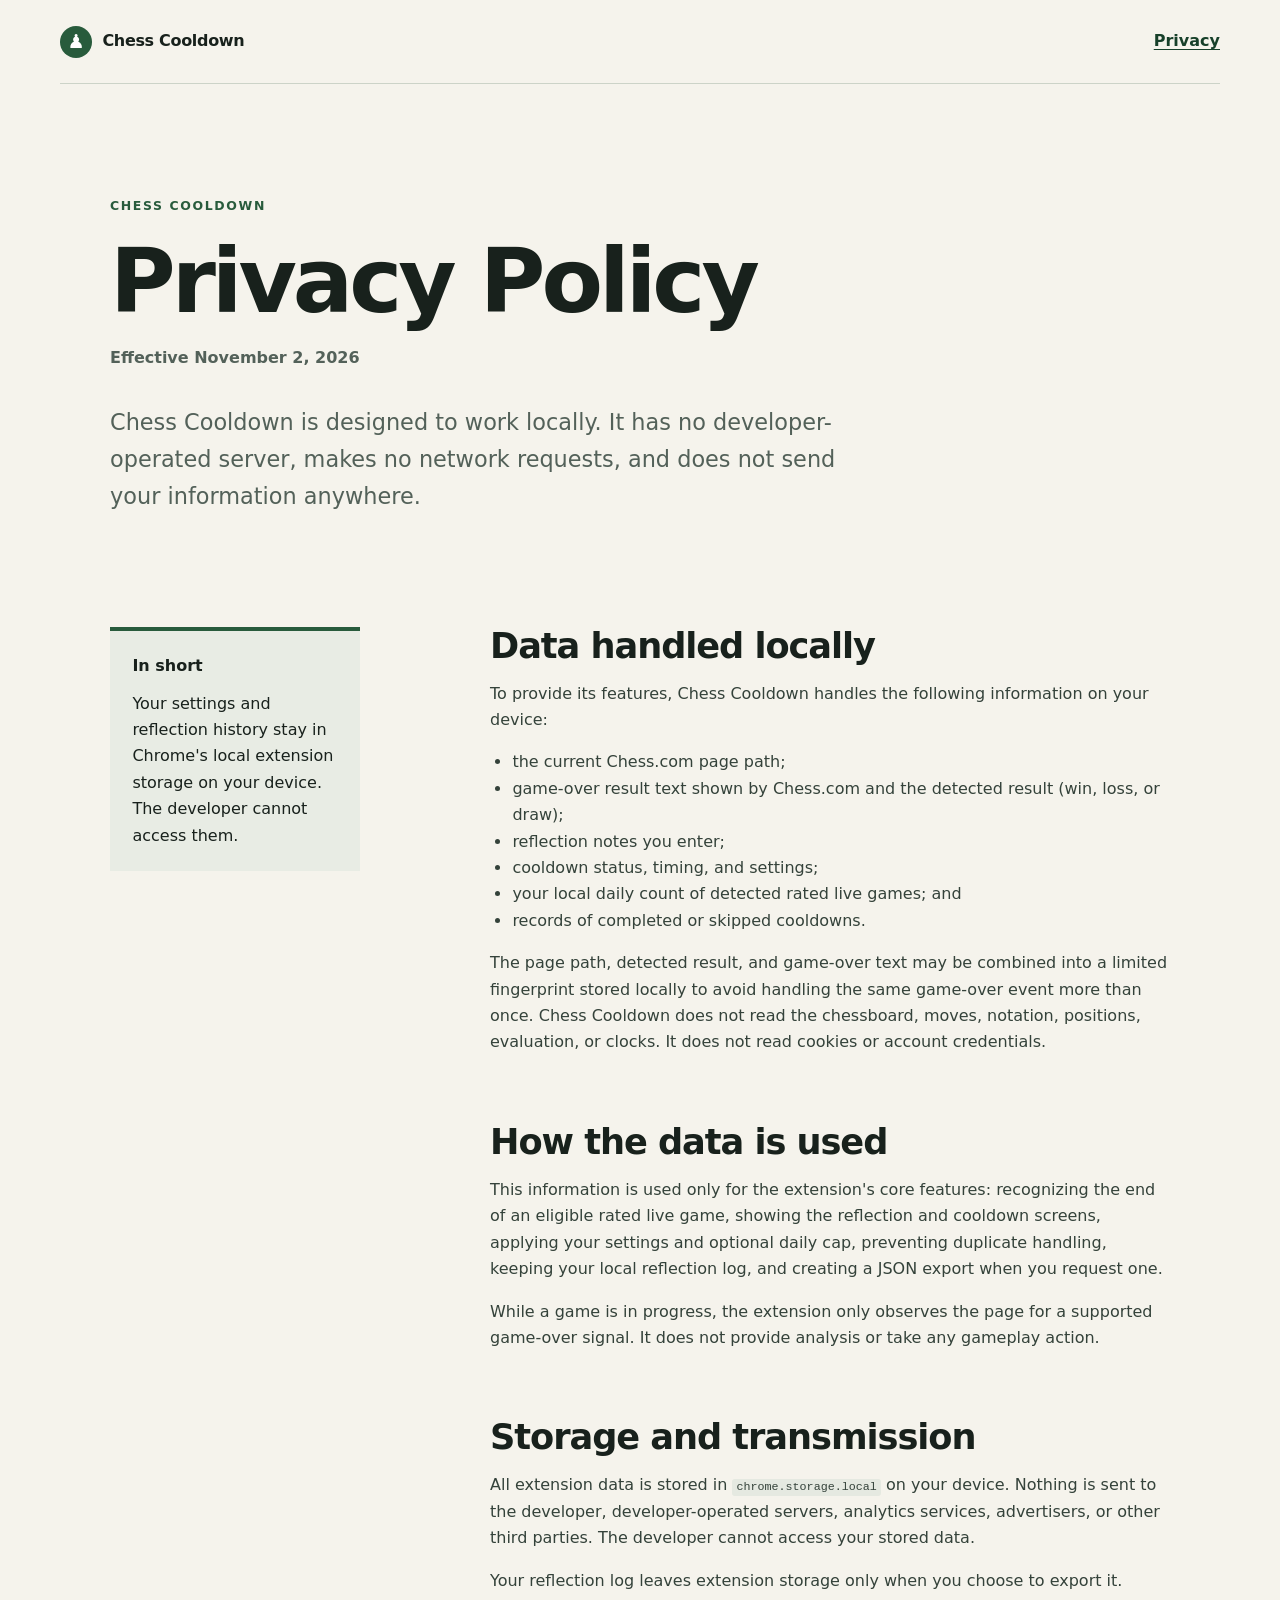
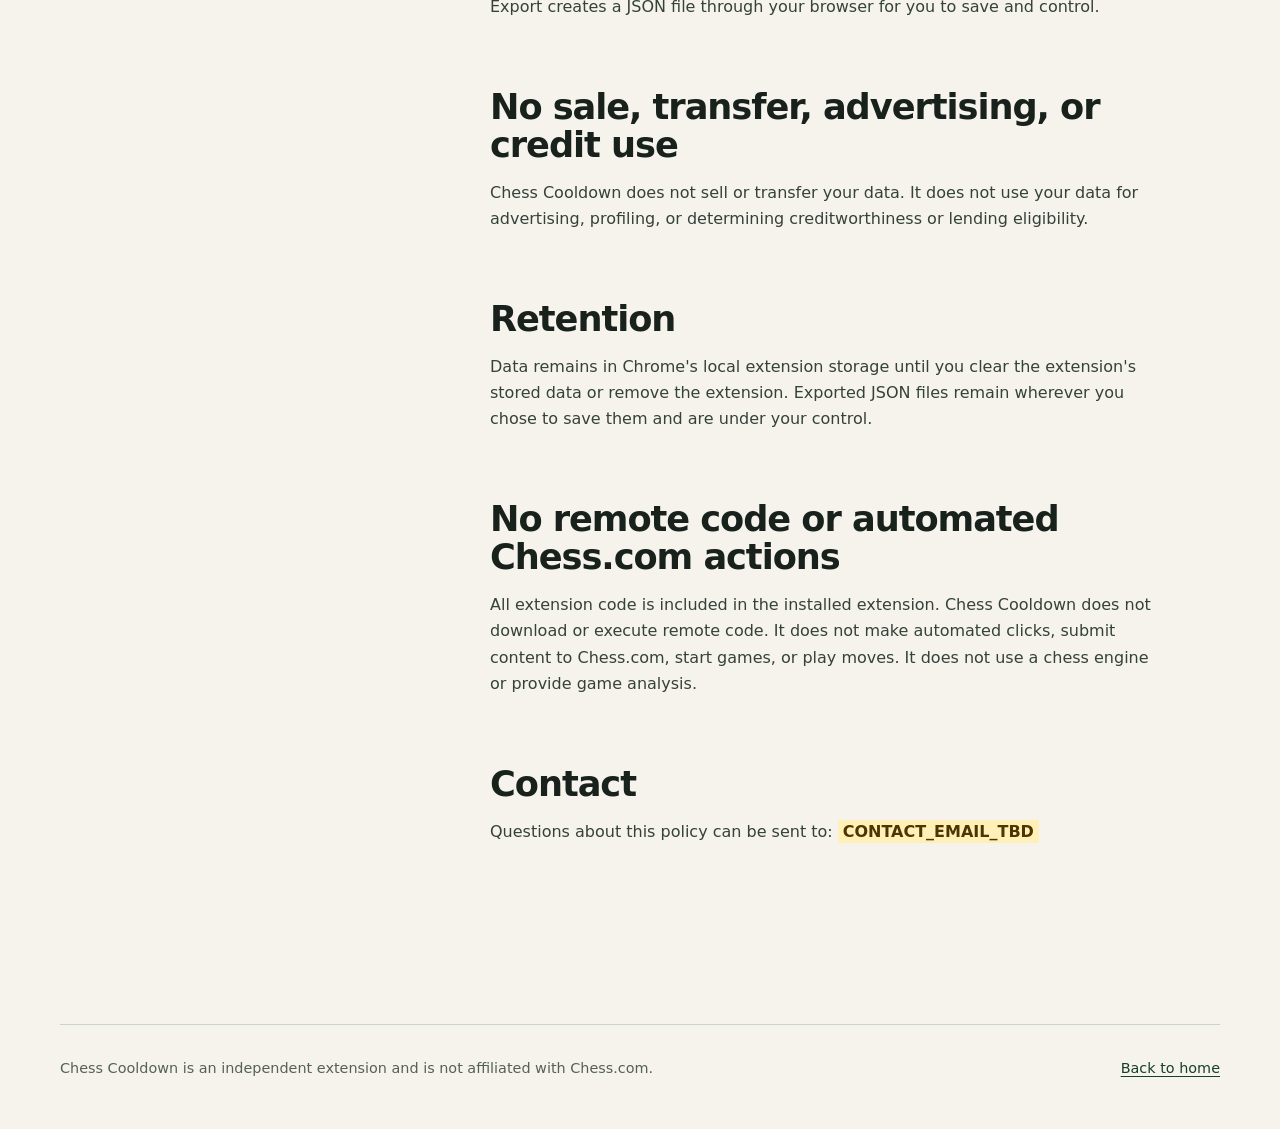
==== privacy/index.html @ d37058ec "Launch Chess Cooldown public website" ====
<!doctype html>
<html lang="en">
<head>
  <meta charset="utf-8">
  <meta name="viewport" content="width=device-width, initial-scale=1">
  <meta name="description" content="Privacy policy for the Chess Cooldown Chrome extension.">
  <title>Privacy Policy — Chess Cooldown</title>
  <link rel="stylesheet" href="../styles.css">
</head>
<body>
  <a class="skip-link" href="#main">Skip to content</a>
  <header class="site-header">
    <a class="brand" href="../" aria-label="Chess Cooldown home">
      <span class="brand-mark" aria-hidden="true">♟</span>
      <span>Chess Cooldown</span>
    </a>
    <nav aria-label="Primary navigation">
      <a aria-current="page" href="./">Privacy</a>
    </nav>
  </header>

  <main id="main" class="policy">
    <header class="policy-header">
      <p class="eyebrow">Chess Cooldown</p>
      <h1>Privacy Policy</h1>
      <p class="effective-date">Effective November 2, 2026</p>
      <p class="lede">Chess Cooldown is designed to work locally. It has no developer-operated server, makes no network requests, and does not send your information anywhere.</p>
    </header>

    <div class="policy-layout">
      <aside aria-label="Policy summary">
        <p><strong>In short</strong></p>
        <p>Your settings and reflection history stay in Chrome's local extension storage on your device. The developer cannot access them.</p>
      </aside>

      <article>
        <section aria-labelledby="local-data">
          <h2 id="local-data">Data handled locally</h2>
          <p>To provide its features, Chess Cooldown handles the following information on your device:</p>
          <ul>
            <li>the current Chess.com page path;</li>
            <li>game-over result text shown by Chess.com and the detected result (win, loss, or draw);</li>
            <li>reflection notes you enter;</li>
            <li>cooldown status, timing, and settings;</li>
            <li>your local daily count of detected rated live games; and</li>
            <li>records of completed or skipped cooldowns.</li>
          </ul>
          <p>The page path, detected result, and game-over text may be combined into a limited fingerprint stored locally to avoid handling the same game-over event more than once. Chess Cooldown does not read the chessboard, moves, notation, positions, evaluation, or clocks. It does not read cookies or account credentials.</p>
        </section>

        <section aria-labelledby="use">
          <h2 id="use">How the data is used</h2>
          <p>This information is used only for the extension's core features: recognizing the end of an eligible rated live game, showing the reflection and cooldown screens, applying your settings and optional daily cap, preventing duplicate handling, keeping your local reflection log, and creating a JSON export when you request one.</p>
          <p>While a game is in progress, the extension only observes the page for a supported game-over signal. It does not provide analysis or take any gameplay action.</p>
        </section>

        <section aria-labelledby="storage">
          <h2 id="storage">Storage and transmission</h2>
          <p>All extension data is stored in <code>chrome.storage.local</code> on your device. Nothing is sent to the developer, developer-operated servers, analytics services, advertisers, or other third parties. The developer cannot access your stored data.</p>
          <p>Your reflection log leaves extension storage only when you choose to export it. Export creates a JSON file through your browser for you to save and control.</p>
        </section>

        <section aria-labelledby="sharing">
          <h2 id="sharing">No sale, transfer, advertising, or credit use</h2>
          <p>Chess Cooldown does not sell or transfer your data. It does not use your data for advertising, profiling, or determining creditworthiness or lending eligibility.</p>
        </section>

        <section aria-labelledby="retention">
          <h2 id="retention">Retention</h2>
          <p>Data remains in Chrome's local extension storage until you clear the extension's stored data or remove the extension. Exported JSON files remain wherever you chose to save them and are under your control.</p>
        </section>

        <section aria-labelledby="code-behavior">
          <h2 id="code-behavior">No remote code or automated Chess.com actions</h2>
          <p>All extension code is included in the installed extension. Chess Cooldown does not download or execute remote code. It does not make automated clicks, submit content to Chess.com, start games, or play moves. It does not use a chess engine or provide game analysis.</p>
        </section>

        <section aria-labelledby="contact">
          <h2 id="contact">Contact</h2>
          <p>Questions about this policy can be sent to: <strong class="placeholder">CONTACT_EMAIL_TBD</strong></p>
        </section>
      </article>
    </div>
  </main>

  <footer>
    <p>Chess Cooldown is an independent extension and is not affiliated with Chess.com.</p>
    <a href="../">Back to home</a>
  </footer>
</body>
</html>
---- styles.css ----
:root {
  --ink: #18211c;
  --muted: #536159;
  --paper: #f5f3ec;
  --surface: #fffefa;
  --line: #ccd3c8;
  --green: #285b3c;
  --green-dark: #17402a;
  --lime: #c9e265;
  --focus: #8b4f00;
  font-family: Inter, ui-sans-serif, system-ui, -apple-system, BlinkMacSystemFont, "Segoe UI", sans-serif;
  color: var(--ink);
  background: var(--paper);
  font-synthesis: none;
}

* { box-sizing: border-box; }
html { scroll-behavior: smooth; }
body { margin: 0; line-height: 1.65; }
a { color: var(--green-dark); text-underline-offset: 0.2em; }
a:hover { text-decoration-thickness: 2px; }
a:focus-visible, .button:focus-visible { outline: 3px solid var(--focus); outline-offset: 4px; }
code { padding: 0.12em 0.35em; border-radius: 0.25em; background: #e5e9e1; font-size: 0.9em; }

.skip-link { position: fixed; top: 0.75rem; left: 0.75rem; z-index: 10; padding: 0.65rem 0.9rem; background: var(--surface); transform: translateY(-180%); }
.skip-link:focus { transform: translateY(0); }
.site-header, footer { width: min(1160px, calc(100% - 40px)); margin-inline: auto; }
.site-header { display: flex; align-items: center; justify-content: space-between; min-height: 84px; border-bottom: 1px solid var(--line); }
.brand { display: inline-flex; align-items: center; gap: 0.65rem; color: var(--ink); font-weight: 780; text-decoration: none; letter-spacing: -0.02em; }
.brand-mark { display: grid; width: 2rem; height: 2rem; place-items: center; border-radius: 50%; background: var(--green); color: white; font-size: 1.2rem; }
nav a { font-weight: 700; }

main { width: min(1160px, calc(100% - 40px)); margin-inline: auto; }
.hero { max-width: 930px; padding: clamp(5rem, 11vw, 9rem) 0 clamp(5rem, 10vw, 8rem); }
.eyebrow { margin: 0 0 1rem; color: var(--green); font-size: 0.78rem; font-weight: 800; letter-spacing: 0.13em; text-transform: uppercase; }
h1, h2 { margin-top: 0; line-height: 1.08; letter-spacing: -0.045em; }
h1 { max-width: 900px; margin-bottom: 1.5rem; font-size: clamp(3rem, 8.5vw, 6.8rem); }
h2 { margin-bottom: 1.2rem; font-size: clamp(2rem, 4vw, 3.2rem); }
.lede { max-width: 730px; margin: 0; color: var(--muted); font-size: clamp(1.15rem, 2vw, 1.4rem); }
.actions { display: flex; flex-wrap: wrap; align-items: center; gap: 1.2rem 1.6rem; margin-top: 2.2rem; }
.button { display: inline-flex; min-height: 48px; align-items: center; padding: 0.7rem 1.1rem; border-radius: 0.45rem; font-weight: 750; }
.button-disabled { border: 1px dashed #7a847c; background: #e7e7df; color: #465048; cursor: not-allowed; }
.text-link { font-weight: 780; }
.placeholder-note { margin: 0.85rem 0 0; color: var(--muted); font-size: 0.84rem; }

.section { display: grid; grid-template-columns: minmax(220px, 0.8fr) minmax(300px, 1.4fr); gap: clamp(2rem, 7vw, 7rem); padding: clamp(4rem, 8vw, 7rem) 0; border-top: 1px solid var(--line); }
.section-number { margin: 0 0 0.6rem; color: var(--green); font-weight: 800; }
.steps { display: grid; gap: 0; margin: 0; padding: 0; list-style: none; counter-reset: steps; }
.steps li { display: grid; grid-template-columns: minmax(170px, 0.65fr) 1fr; gap: 1.5rem; padding: 1.2rem 0; border-top: 1px solid var(--line); counter-increment: steps; }
.steps li:first-child { border-top: 0; padding-top: 0; }
.steps span, .supporting { color: var(--muted); }
.supporting { grid-column: 2; max-width: 680px; margin: 1.5rem 0 0; }
.statement { max-width: 680px; margin: 0 0 2rem; font-size: clamp(1.25rem, 2.2vw, 1.65rem); font-weight: 700; line-height: 1.4; }
.check-list { display: grid; gap: 0.8rem; margin: 0; padding: 0; list-style: none; }
.check-list li { position: relative; padding-left: 1.75rem; }
.check-list li::before { position: absolute; left: 0; color: var(--green); content: "✓"; font-weight: 900; }
.privacy-callout { margin: 2rem 0 6rem; padding: clamp(2rem, 6vw, 5rem); border-radius: 1rem; background: var(--green-dark); color: white; }
.privacy-callout .eyebrow { color: var(--lime); }
.privacy-callout h2 { max-width: 760px; }
.privacy-callout p:not(.eyebrow) { max-width: 690px; color: #dce9df; font-size: 1.12rem; }
.privacy-callout a { color: white; }

footer { display: flex; justify-content: space-between; gap: 1rem 2rem; padding: 2rem 0 3rem; border-top: 1px solid var(--line); color: var(--muted); font-size: 0.9rem; }
footer p { margin: 0; }

.policy { max-width: 1060px; }
.policy-header { max-width: 820px; padding: clamp(4rem, 9vw, 7rem) 0; }
.policy-header h1 { margin-bottom: 1rem; font-size: clamp(3rem, 7vw, 5.6rem); }
.effective-date { margin: 0 0 2rem; color: var(--muted); font-weight: 700; }
.policy-layout { display: grid; grid-template-columns: 250px minmax(0, 680px); justify-content: space-between; gap: clamp(3rem, 8vw, 8rem); padding-bottom: 7rem; }
.policy aside { align-self: start; padding: 1.4rem; border-top: 4px solid var(--green); background: #e8ece4; }
.policy aside p { margin: 0 0 0.7rem; }
.policy aside p:last-child { margin-bottom: 0; }
.policy article section { padding: 0 0 3.2rem; }
.policy article h2 { margin-bottom: 1rem; font-size: clamp(1.65rem, 3vw, 2.2rem); letter-spacing: -0.03em; }
.policy article p, .policy article li { color: #34423a; }
.policy article ul { padding-left: 1.4rem; }
.placeholder { padding: 0.12em 0.3em; background: #fff0b8; color: #4d3500; }

@media (max-width: 760px) {
  .section, .policy-layout { grid-template-columns: 1fr; gap: 1.5rem; }
  .supporting { grid-column: 1; }
  .steps li { grid-template-columns: 1fr; gap: 0.3rem; }
  .policy aside { position: static; }
  footer { flex-direction: column; }
}

@media (max-width: 440px) {
  .site-header, main, footer { width: min(100% - 28px, 1160px); }
  .site-header { min-height: 72px; }
  h1 { font-size: clamp(2.55rem, 14vw, 4rem); }
  .actions { align-items: stretch; flex-direction: column; }
  .button { justify-content: center; text-align: center; }
}

@media (prefers-reduced-motion: reduce) {
  html { scroll-behavior: auto; }
}
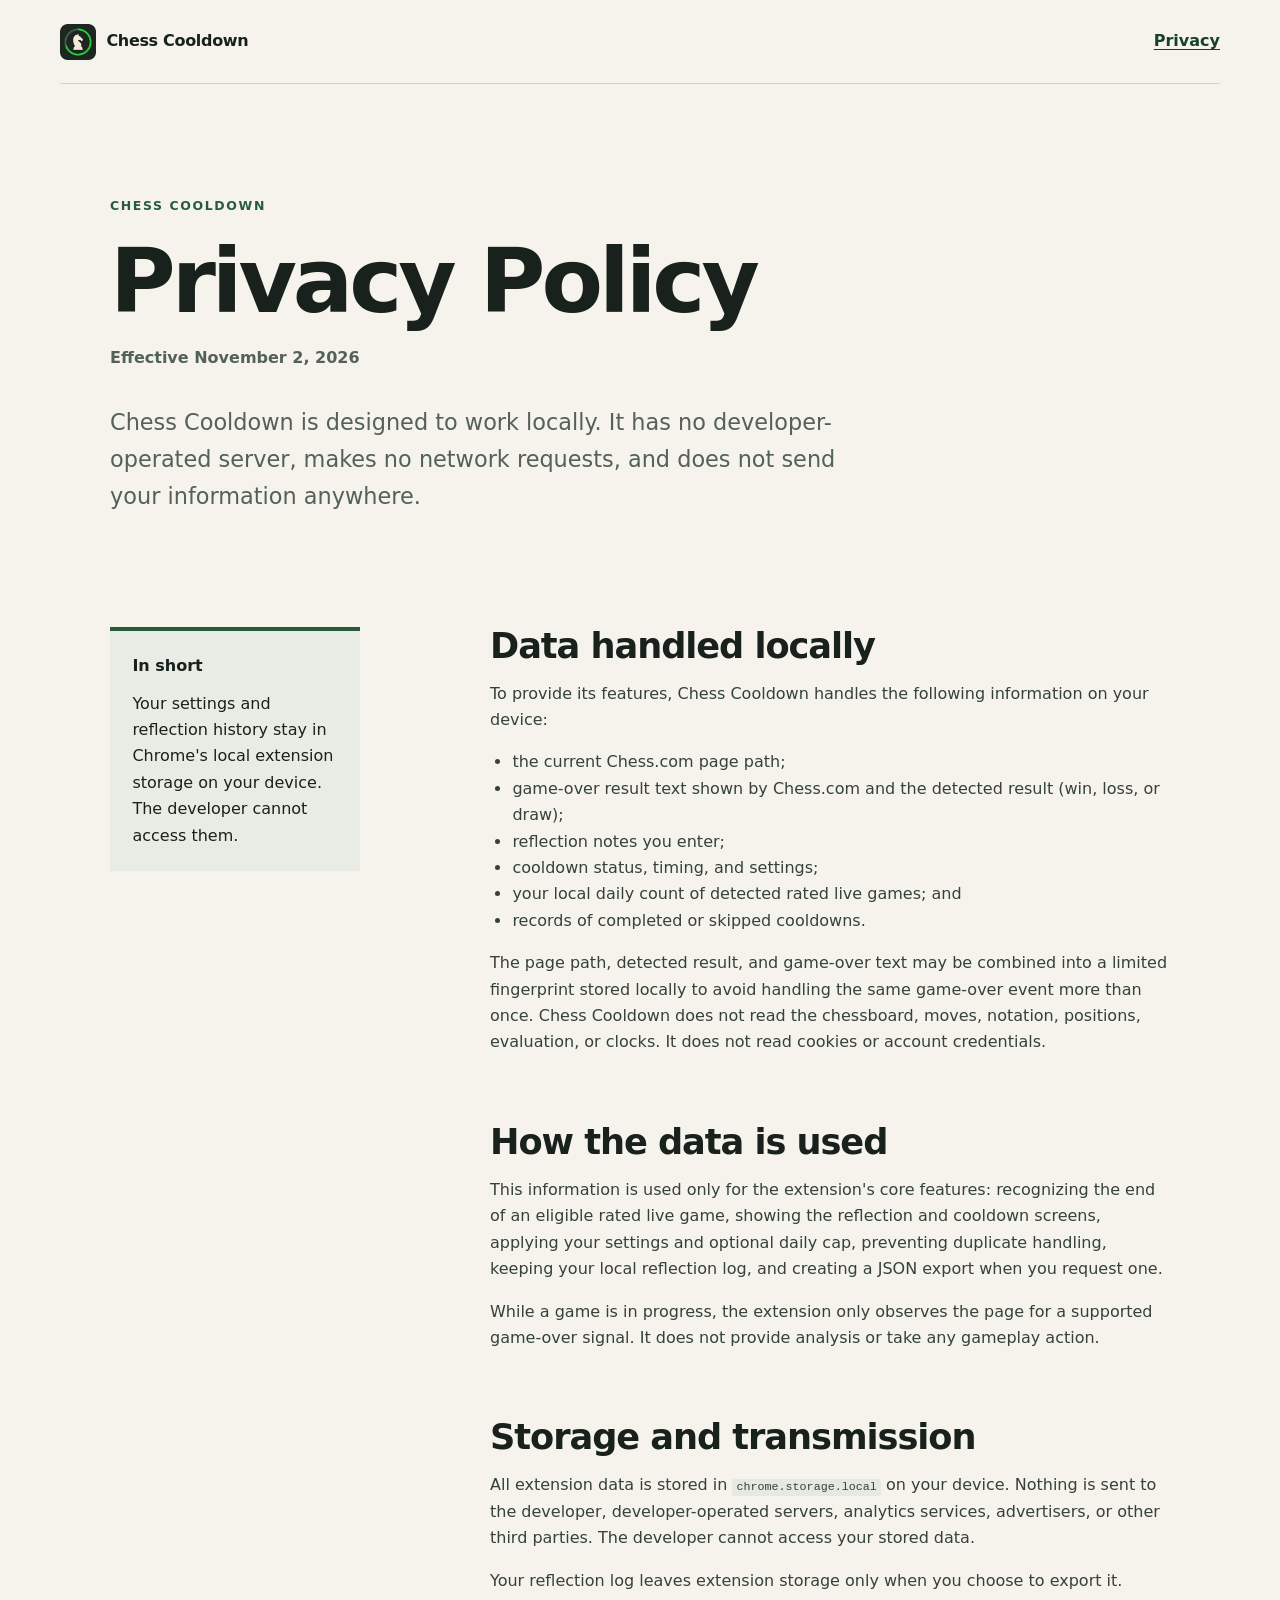
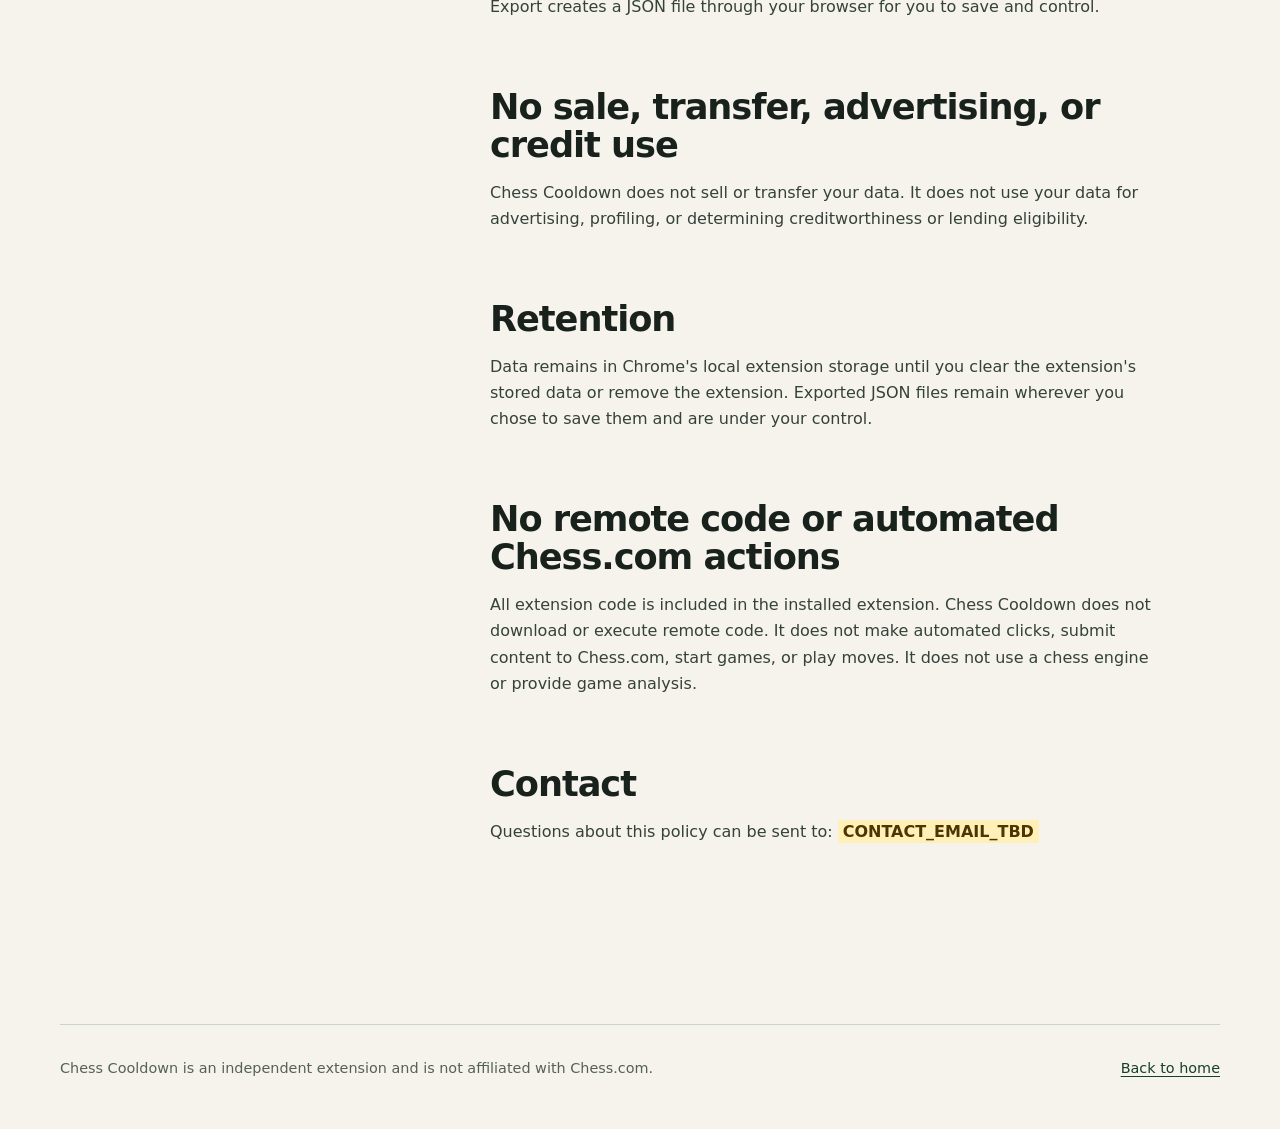
==== commit d9407746: "Use Chess Cooldown logo in header and as favicon Co-Authored-By: Claude Opus 5.5 <noreply@anthropic." ====
--- a/privacy/index.html
+++ b/privacy/index.html
@@ -6,12 +6,14 @@
   <meta name="description" content="Privacy policy for the Chess Cooldown Chrome extension.">
   <title>Privacy Policy — Chess Cooldown</title>
   <link rel="stylesheet" href="../styles.css">
+  <link rel="icon" type="image/png" sizes="32x32" href="../assets/favicon-32.png">
+  <link rel="apple-touch-icon" href="../assets/apple-touch-icon.png">
 </head>
 <body>
   <a class="skip-link" href="#main">Skip to content</a>
   <header class="site-header">
     <a class="brand" href="../" aria-label="Chess Cooldown home">
-      <span class="brand-mark" aria-hidden="true">♟</span>
+      <img class="brand-mark" src="../assets/logo.png" alt="" width="36" height="36">
       <span>Chess Cooldown</span>
     </a>
     <nav aria-label="Primary navigation">
--- a/styles.css
+++ b/styles.css
@@ -27,7 +27,7 @@
 .site-header, footer { width: min(1160px, calc(100% - 40px)); margin-inline: auto; }
 .site-header { display: flex; align-items: center; justify-content: space-between; min-height: 84px; border-bottom: 1px solid var(--line); }
 .brand { display: inline-flex; align-items: center; gap: 0.65rem; color: var(--ink); font-weight: 780; text-decoration: none; letter-spacing: -0.02em; }
-.brand-mark { display: grid; width: 2rem; height: 2rem; place-items: center; border-radius: 50%; background: var(--green); color: white; font-size: 1.2rem; }
+.brand-mark { display: block; width: 2.25rem; height: 2.25rem; }
 nav a { font-weight: 700; }
 
 main { width: min(1160px, calc(100% - 40px)); margin-inline: auto; }
@@ -39,9 +39,9 @@
 .lede { max-width: 730px; margin: 0; color: var(--muted); font-size: clamp(1.15rem, 2vw, 1.4rem); }
 .actions { display: flex; flex-wrap: wrap; align-items: center; gap: 1.2rem 1.6rem; margin-top: 2.2rem; }
 .button { display: inline-flex; min-height: 48px; align-items: center; padding: 0.7rem 1.1rem; border-radius: 0.45rem; font-weight: 750; }
-.button-disabled { border: 1px dashed #7a847c; background: #e7e7df; color: #465048; cursor: not-allowed; }
+.button-primary { background: var(--green); color: white; text-decoration: none; }
+.button-primary:hover { background: var(--green-dark); }
 .text-link { font-weight: 780; }
-.placeholder-note { margin: 0.85rem 0 0; color: var(--muted); font-size: 0.84rem; }
 
 .section { display: grid; grid-template-columns: minmax(220px, 0.8fr) minmax(300px, 1.4fr); gap: clamp(2rem, 7vw, 7rem); padding: clamp(4rem, 8vw, 7rem) 0; border-top: 1px solid var(--line); }
 .section-number { margin: 0 0 0.6rem; color: var(--green); font-weight: 800; }
